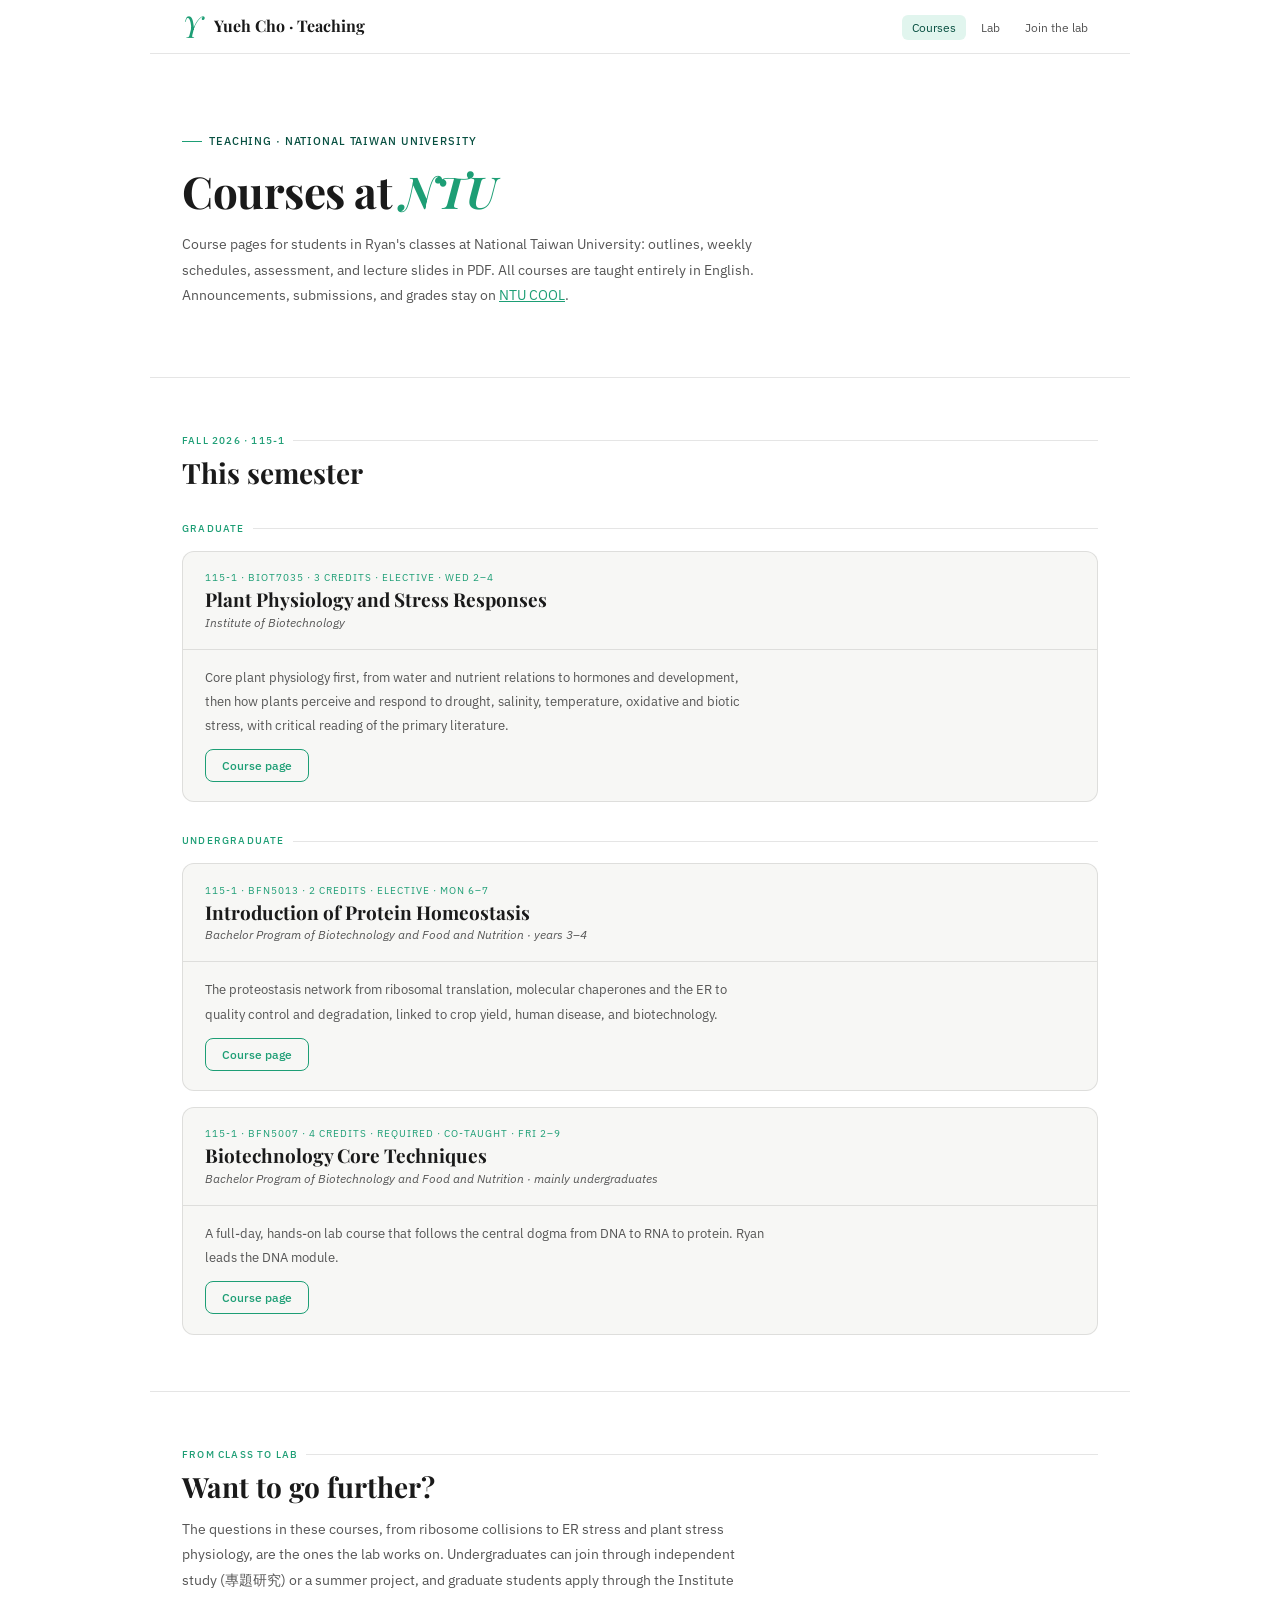
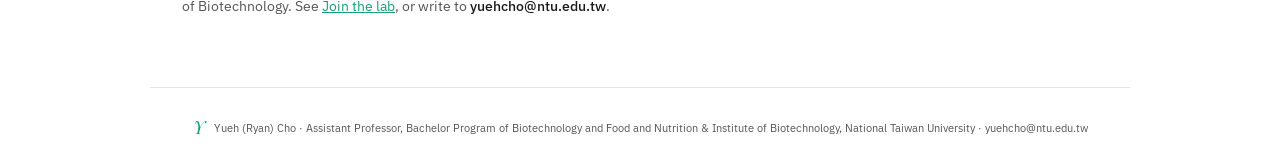
==== index.html @ 79120b87 "Add course pages for the 2026 fall semester Course list plus pages for BIOT7035, BFN5013 and BFN5007" ====
<!DOCTYPE html>
<html lang="en">
<head>
<meta charset="UTF-8">
<meta name="viewport" content="width=device-width, initial-scale=1.0">
<title>Teaching · Yueh Cho, National Taiwan University</title>
<meta name="description" content="Course pages for Yueh (Ryan) Cho's classes at National Taiwan University: outlines, weekly schedules, assessment, and lecture slides. All courses are taught in English.">
<meta name="robots" content="index, follow">
<meta name="color-scheme" content="light dark">
<meta name="author" content="Yueh Cho">
<link rel="canonical" href="https://yuehryancho.github.io/teaching/">
<link rel="icon" type="image/svg+xml" href="data:image/svg+xml,%3Csvg%20xmlns%3D%22http%3A%2F%2Fwww.w3.org%2F2000%2Fsvg%22%20viewBox%3D%220%200%2032%2032%22%3E%3Ctext%20x%3D%2216%22%20y%3D%2226%22%20font-family%3D%22Georgia%2C%20serif%22%20font-size%3D%2228%22%20font-style%3D%22italic%22%20font-weight%3D%22400%22%20text-anchor%3D%22middle%22%20fill%3D%22%231D9E75%22%3EY%3C%2Ftext%3E%3C%2Fsvg%3E">
<meta property="og:title" content="Teaching · Yueh Cho">
<meta property="og:description" content="Course pages for Yueh (Ryan) Cho's classes at National Taiwan University.">
<meta property="og:type" content="website">
<meta property="og:url" content="https://yuehryancho.github.io/teaching/">
<link rel="preconnect" href="https://fonts.googleapis.com">
<link rel="preconnect" href="https://fonts.gstatic.com" crossorigin>
<link href="https://fonts.googleapis.com/css2?family=Playfair+Display:ital,wght@0,400;0,700;1,400&family=IBM+Plex+Sans:wght@300;400;500&display=swap" rel="stylesheet">
<link rel="stylesheet" href="assets/site.css">
</head>
<body>
<div class="site">

<nav aria-label="Main">
  <a class="nav-wordmark" href="./">
    <span class="nav-y"><i>Y</i></span>
    <span class="nav-name">Yueh Cho · Teaching</span>
  </a>
  <ul class="nav-links">
    <li><a href="./" aria-current="page">Courses</a></li>
    <li><a href="https://yuehryancho.github.io/lab/">Lab</a></li>
    <li><a href="https://yuehryancho.github.io/lab/#join">Join the lab</a></li>
  </ul>
</nav>

<header class="hero">
  <div class="hero-eyebrow"><span class="eyebrow-line"></span><span>Teaching · National Taiwan University</span></div>
  <h1>Courses at <em>NTU</em></h1>
  <p class="hero-sub">Course pages for students in Ryan's classes at National Taiwan University: outlines, weekly schedules, assessment, and lecture slides in PDF. All courses are taught entirely in English. Announcements, submissions, and grades stay on <a href="https://cool.ntu.edu.tw/">NTU COOL</a>.</p>
</header>

<section class="page-section" aria-labelledby="fall-2026">
  <div class="sl">Fall 2026 · 115-1</div>
  <h2 id="fall-2026">This semester</h2>

  <div class="out-section">
    <div class="sl">Graduate</div>
    <div class="proj-list">
      <article class="proj">
        <div class="proj-header">
          <div class="proj-num">115-1 · BIOT7035 · 3 credits · Elective · Wed 2–4</div>
          <h3 class="proj-title"><a href="biot7035/">Plant Physiology and Stress Responses</a></h3>
          <div class="proj-sub">Institute of Biotechnology</div>
        </div>
        <div class="proj-body">
          <p>Core plant physiology first, from water and nutrient relations to hormones and development, then how plants perceive and respond to drought, salinity, temperature, oxidative and biotic stress, with critical reading of the primary literature.</p>
          <a class="btn-o" href="biot7035/">Course page</a>
        </div>
      </article>
    </div>
  </div>

  <div class="out-section">
    <div class="sl">Undergraduate</div>
    <div class="proj-list">
      <article class="proj">
        <div class="proj-header">
          <div class="proj-num">115-1 · BFN5013 · 2 credits · Elective · Mon 6–7</div>
          <h3 class="proj-title"><a href="bfn5013/">Introduction of Protein Homeostasis</a></h3>
          <div class="proj-sub">Bachelor Program of Biotechnology and Food and Nutrition · years 3–4</div>
        </div>
        <div class="proj-body">
          <p>The proteostasis network from ribosomal translation, molecular chaperones and the ER to quality control and degradation, linked to crop yield, human disease, and biotechnology.</p>
          <a class="btn-o" href="bfn5013/">Course page</a>
        </div>
      </article>
      <article class="proj">
        <div class="proj-header">
          <div class="proj-num">115-1 · BFN5007 · 4 credits · Required · Co-taught · Fri 2–9</div>
          <h3 class="proj-title"><a href="bfn5007/">Biotechnology Core Techniques</a></h3>
          <div class="proj-sub">Bachelor Program of Biotechnology and Food and Nutrition · mainly undergraduates</div>
        </div>
        <div class="proj-body">
          <p>A full-day, hands-on lab course that follows the central dogma from DNA to RNA to protein. Ryan leads the DNA module.</p>
          <a class="btn-o" href="bfn5007/">Course page</a>
        </div>
      </article>
    </div>
  </div>
</section>

<section class="page-section" aria-labelledby="research">
  <div class="sl">From class to lab</div>
  <h2 id="research">Want to go further?</h2>
  <p>The questions in these courses, from ribosome collisions to ER stress and plant stress physiology, are the ones the lab works on. Undergraduates can join through independent study (專題研究) or a summer project, and graduate students apply through the Institute of Biotechnology. See <a href="https://yuehryancho.github.io/lab/#join">Join the lab</a>, or write to <strong>yuehcho@ntu.edu.tw</strong>.</p>
</section>

<footer>
  <p><span class="footer-y"><i>Y</i></span> Yueh (Ryan) Cho · Assistant Professor, Bachelor Program of Biotechnology and Food and Nutrition &amp; Institute of Biotechnology, National Taiwan University · yuehcho@ntu.edu.tw</p>
</footer>

</div>
</body>
</html>
---- assets/site.css ----
/* Course pages share the lab site's tokens, type and components (yuehryancho.github.io/lab/) */
*{box-sizing:border-box;margin:0;padding:0}
:root{
  color-scheme:light dark;
  --g:#1D9E75;--gl:#E1F5EE;--gm:#0F6E56;--gd:#085041;
  --tx:#1a1a1a;--mu:#555;--bg:#fff;--bg2:#f7f7f5;
  --bd:rgba(0,0,0,0.1);
  --serif:'Playfair Display',Georgia,serif;
  --sans:'IBM Plex Sans',system-ui,sans-serif
}
body{font-family:var(--sans);color:var(--tx);background:var(--bg)}
.site{max-width:980px;margin:0 auto}
a{color:var(--g)}
:focus-visible{outline:2px solid var(--g);outline-offset:2px;border-radius:4px}

/* NAV */
nav{display:flex;align-items:center;justify-content:space-between;gap:1rem;padding:.8rem 2rem;border-bottom:.5px solid var(--bd);position:sticky;top:0;background:var(--bg);z-index:10}
.nav-wordmark{display:flex;align-items:center;gap:12px;text-decoration:none;color:var(--tx)}
.nav-y{font-family:var(--serif);font-size:30px;color:var(--g);font-style:italic;font-weight:400;line-height:.9;display:inline-block}
.nav-name{font-family:var(--serif);font-size:16px;font-weight:700;line-height:1}
.nav-links{display:flex;flex-wrap:wrap;gap:.3rem;list-style:none;align-items:center}
.nav-links a{font-size:12px;color:var(--mu);text-decoration:none;padding:5px 10px;border-radius:6px;transition:all .15s}
.nav-links a:hover,.nav-links a:focus{color:var(--tx);background:var(--bg2)}
.nav-links a[aria-current="page"]{color:var(--gd);background:var(--gl)}

/* SECTIONS */
.page-section{padding:3.5rem 2rem;border-bottom:.5px solid var(--bd)}
.page-section:last-of-type{border-bottom:none}
.hero{padding:4.5rem 2rem 3.5rem;border-bottom:.5px solid var(--bd)}
.hero-eyebrow{display:inline-flex;align-items:center;gap:7px;font-size:11px;font-weight:500;letter-spacing:.08em;text-transform:uppercase;color:var(--gd);margin-bottom:1.2rem}
.eyebrow-line{width:20px;height:1px;background:var(--g)}
h1{font-family:var(--serif);font-size:44px;line-height:1.1;letter-spacing:-.5px;margin-bottom:1rem;text-wrap:balance}
h1 em{font-style:italic;color:var(--g)}
.hero-sub{font-size:14px;color:var(--mu);line-height:1.85;max-width:620px}
.hero-meta{font-size:11px;text-transform:uppercase;letter-spacing:.1em;color:var(--g);font-weight:500;margin-bottom:.8rem}
.hero-unit{font-size:13px;color:var(--mu);font-style:italic;margin-top:-.3rem;margin-bottom:1.2rem}

/* TYPOGRAPHY */
.sl{font-size:10px;text-transform:uppercase;letter-spacing:.12em;color:var(--g);font-weight:500;margin-bottom:.6rem;display:flex;align-items:center;gap:8px}
.sl::after{content:'';flex:1;height:.5px;background:var(--bd)}
h2{font-family:var(--serif);font-size:28px;line-height:1.2;margin-bottom:.8rem;text-wrap:balance}
h3{font-family:var(--serif);font-size:19px;line-height:1.25;margin-bottom:.5rem}
p{font-size:14px;color:var(--mu);line-height:1.85;margin-bottom:.7rem;max-width:70ch}
p strong{color:var(--tx);font-weight:500}
.out-section{margin-top:2rem}
.out-section:first-of-type{margin-top:1rem}

/* COURSE CARDS (same as the lab site's .proj) */
.proj-list{display:flex;flex-direction:column;gap:16px;margin-top:1rem}
.proj{border:.5px solid var(--bd);border-radius:12px;overflow:hidden;background:var(--bg2)}
.proj-header{padding:1.2rem 1.4rem;border-bottom:.5px solid var(--bd)}
.proj-num{font-size:10px;text-transform:uppercase;letter-spacing:.1em;color:var(--g);margin-bottom:4px}
.proj-title{font-family:var(--serif);font-size:19px;line-height:1.25;margin-bottom:3px}
.proj-title a{color:var(--tx);text-decoration:none}
.proj-title a:hover{color:var(--g)}
.proj-sub{font-size:12px;color:var(--mu);font-style:italic}
.proj-body{padding:1rem 1.4rem 1.2rem}
.proj-body p{font-size:13px}
.btn-o{font-family:var(--sans);font-size:12px;font-weight:500;padding:8px 16px;border-radius:8px;background:transparent;color:var(--g);border:1px solid var(--g);text-decoration:none;display:inline-block;transition:all .2s}
.btn-o:hover{background:var(--gl)}

/* FACTS (course logistics) */
.facts{display:grid;grid-template-columns:max-content 1fr;gap:.6rem 1.4rem;margin-top:1rem;font-size:13px}
.facts dt{color:var(--g);font-family:var(--serif);font-weight:700;font-size:13px;line-height:1.6;white-space:nowrap}
.facts dd{color:var(--tx);margin:0;line-height:1.6;min-width:0}
.facts dd i{font-style:italic}

/* OBJECTIVES */
.objectives{list-style:none;counter-reset:obj;margin-top:1rem;padding:0}
.objectives li{counter-increment:obj;position:relative;padding:.9rem 1.2rem .9rem 3.2rem;background:var(--bg2);border-left:2px solid var(--g);border-radius:8px;margin-bottom:.6rem;font-size:14px;color:var(--tx);line-height:1.7}
.objectives li::before{content:counter(obj);position:absolute;left:1rem;top:.8rem;font-family:var(--serif);font-size:20px;font-weight:700;color:var(--g);line-height:1}

/* SCHEDULE */
.note{font-size:12.5px;color:var(--mu);margin:.4rem 0 0}
.tbl{overflow-x:auto;margin-top:1rem;border:.5px solid var(--bd);border-radius:10px}
table{width:100%;border-collapse:collapse;font-size:13px;min-width:560px}
th{text-align:left;font-size:10px;text-transform:uppercase;letter-spacing:.08em;color:var(--mu);font-weight:500;padding:.6rem .8rem;background:var(--bg2);border-bottom:.5px solid var(--bd)}
td{padding:.65rem .8rem;border-bottom:.5px solid var(--bd);color:var(--tx);line-height:1.55;vertical-align:top}
tr:last-child td{border-bottom:none}
td.wk{font-family:var(--serif);font-weight:700;color:var(--g);white-space:nowrap}
td.dt{white-space:nowrap;color:var(--mu);font-variant-numeric:tabular-nums}
td.slides{white-space:nowrap;color:var(--mu)}
td.slides a{font-size:12px;font-weight:500;text-decoration:none;border-bottom:1px solid var(--gl)}
td.slides a:hover{border-bottom-color:var(--g)}
tr.off td{color:var(--mu);font-style:italic}
tr.now td{background:var(--gl)}
tr.now td.wk::after{content:"This week";display:block;font-family:var(--sans);font-size:9.5px;font-weight:500;text-transform:uppercase;letter-spacing:.08em;color:var(--gd)}
.mod{font-size:10px;text-transform:uppercase;letter-spacing:.08em;color:var(--g);font-weight:500;margin-right:6px}

/* ASSESSMENT */
.grades{display:grid;grid-template-columns:max-content 1fr;gap:.9rem 1.4rem;margin-top:1rem;font-size:13.5px}
.grades dt{font-family:var(--serif);font-weight:700;color:var(--g);font-size:20px;line-height:1.2;font-variant-numeric:tabular-nums}
.grades dd{margin:0;line-height:1.65;color:var(--mu);min-width:0}
.grades dd strong{display:block;color:var(--tx);font-weight:500}
.concept{background:var(--bg2);border-radius:8px;padding:.9rem 1rem;margin:1rem 0 0;border-left:2px solid var(--g)}
.concept-lbl{font-size:10px;text-transform:uppercase;letter-spacing:.1em;color:var(--g);font-weight:500;margin-bottom:4px}
.concept p{margin:0;font-size:13px}

footer{text-align:center;padding:1.5rem 2rem;font-size:11px;color:var(--mu);border-top:.5px solid var(--bd)}
footer p{font-size:11px;margin:0 auto;max-width:none;line-height:1.7}
footer .footer-y{font-family:var(--serif);font-size:18px;color:var(--g);font-style:italic;display:inline-block;margin-right:6px;vertical-align:-2px}

/* DARK MODE - follows OS preference, as on the lab site */
@media (prefers-color-scheme: dark){
  :root{
    --bg:#0d1117;--bg2:#161b22;
    --tx:#e6edf3;--mu:#9aa3ad;
    --bd:rgba(255,255,255,0.14);
    --gl:rgba(29,158,117,0.18);
    --gm:#2DBE8C;--gd:#6ED5B5
  }
}

@media(max-width:640px){
  nav{padding:.7rem 1rem;flex-wrap:wrap}
  .page-section{padding:2.5rem 1rem}
  .hero{padding:3rem 1rem 2.5rem}
  h1{font-size:32px}
  h2{font-size:24px}
  table{min-width:0}
  th,td{padding:.55rem .5rem}
  .facts,.grades{grid-template-columns:1fr;gap:.15rem 0}
  .facts dt,.grades dt{margin-top:.7rem}
  .facts dt:first-of-type,.grades dt:first-of-type{margin-top:0}
}
@media (prefers-reduced-motion: reduce){*{transition:none!important}}
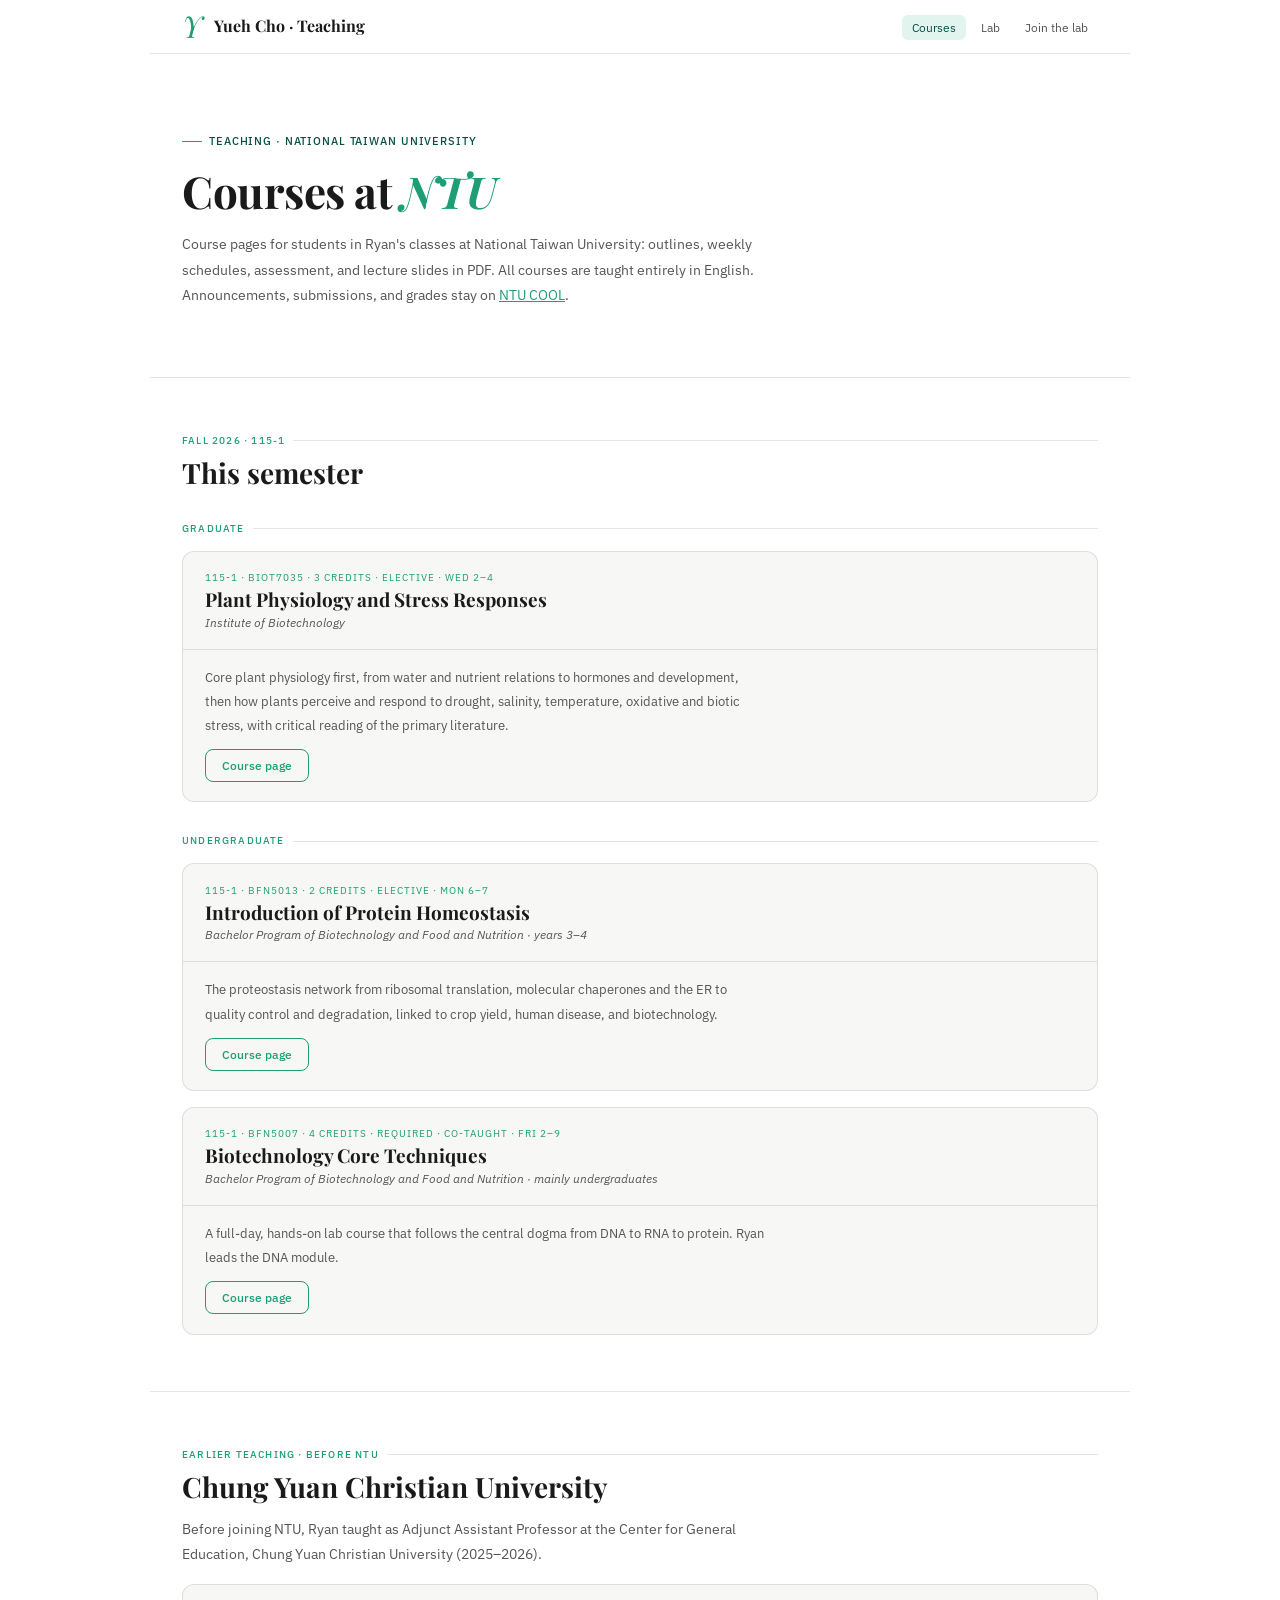
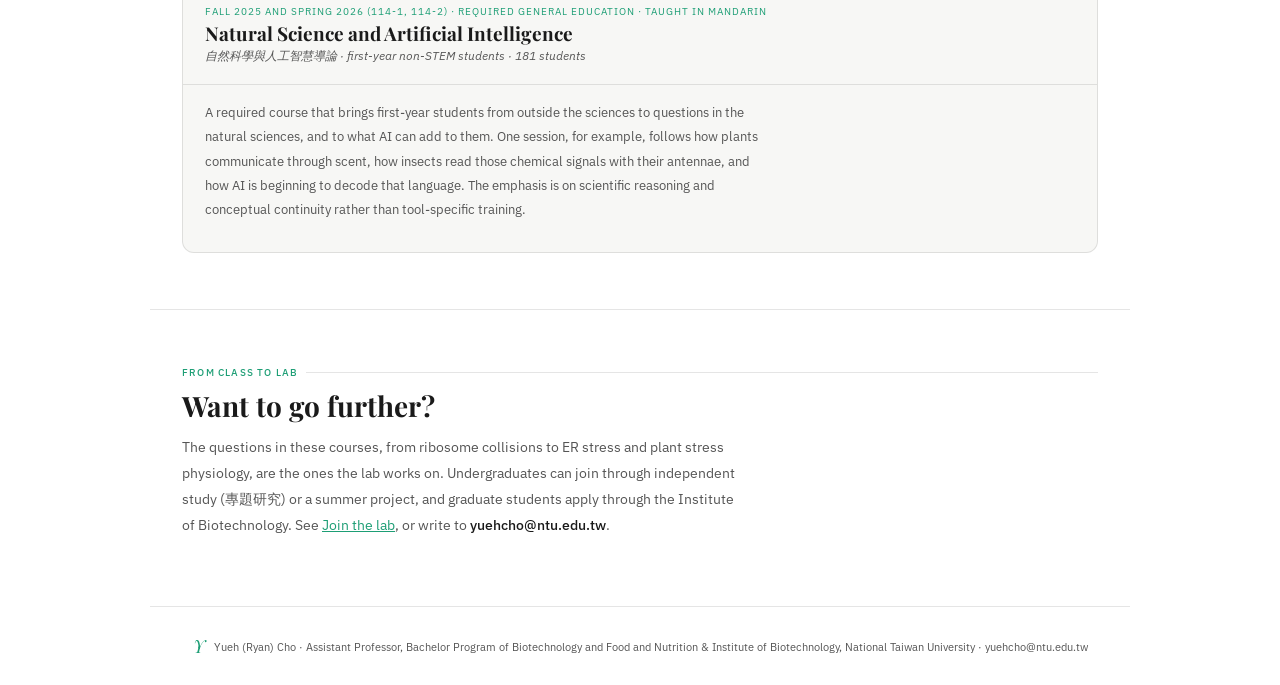
==== commit fa38f872: "Add the CYCU general education course under Earlier teaching Natural Science and Artificial Intellig" ====
--- a/index.html
+++ b/index.html
@@ -14,6 +14,17 @@
 <meta property="og:description" content="Course pages for Yueh (Ryan) Cho's classes at National Taiwan University.">
 <meta property="og:type" content="website">
 <meta property="og:url" content="https://yuehryancho.github.io/teaching/">
+<meta property="og:locale" content="en_US">
+<meta property="og:image" content="https://yuehryancho.github.io/teaching/og-card.jpg">
+<meta property="og:image:width" content="1200">
+<meta property="og:image:height" content="630">
+<meta property="og:image:alt" content="Courses at NTU: course pages by Yueh (Ryan) Cho, taught entirely in English">
+<meta name="twitter:card" content="summary_large_image">
+<meta name="twitter:title" content="Teaching · Yueh Cho">
+<meta name="twitter:description" content="Course pages for Yueh (Ryan) Cho's classes at National Taiwan University.">
+<meta name="twitter:site" content="@RyanYuehCho">
+<meta name="twitter:creator" content="@RyanYuehCho">
+<meta name="twitter:image" content="https://yuehryancho.github.io/teaching/og-card.jpg">
 <link rel="preconnect" href="https://fonts.googleapis.com">
 <link rel="preconnect" href="https://fonts.gstatic.com" crossorigin>
 <link href="https://fonts.googleapis.com/css2?family=Playfair+Display:ital,wght@0,400;0,700;1,400&family=IBM+Plex+Sans:wght@300;400;500&display=swap" rel="stylesheet">
@@ -90,6 +101,24 @@
   </div>
 </section>
 
+<section class="page-section" aria-labelledby="earlier">
+  <div class="sl">Earlier teaching · Before NTU</div>
+  <h2 id="earlier">Chung Yuan Christian University</h2>
+  <p>Before joining NTU, Ryan taught as Adjunct Assistant Professor at the Center for General Education, Chung Yuan Christian University (2025–2026).</p>
+  <div class="proj-list">
+    <article class="proj">
+      <div class="proj-header">
+        <div class="proj-num">Fall 2025 and Spring 2026 (114-1, 114-2) · Required general education · Taught in Mandarin</div>
+        <h3 class="proj-title">Natural Science and Artificial Intelligence</h3>
+        <div class="proj-sub"><span lang="zh-Hant">自然科學與人工智慧導論</span> · first-year non-STEM students · 181 students</div>
+      </div>
+      <div class="proj-body">
+        <p>A required course that brings first-year students from outside the sciences to questions in the natural sciences, and to what AI can add to them. One session, for example, follows how plants communicate through scent, how insects read those chemical signals with their antennae, and how AI is beginning to decode that language. The emphasis is on scientific reasoning and conceptual continuity rather than tool-specific training.</p>
+      </div>
+    </article>
+  </div>
+</section>
+
 <section class="page-section" aria-labelledby="research">
   <div class="sl">From class to lab</div>
   <h2 id="research">Want to go further?</h2>
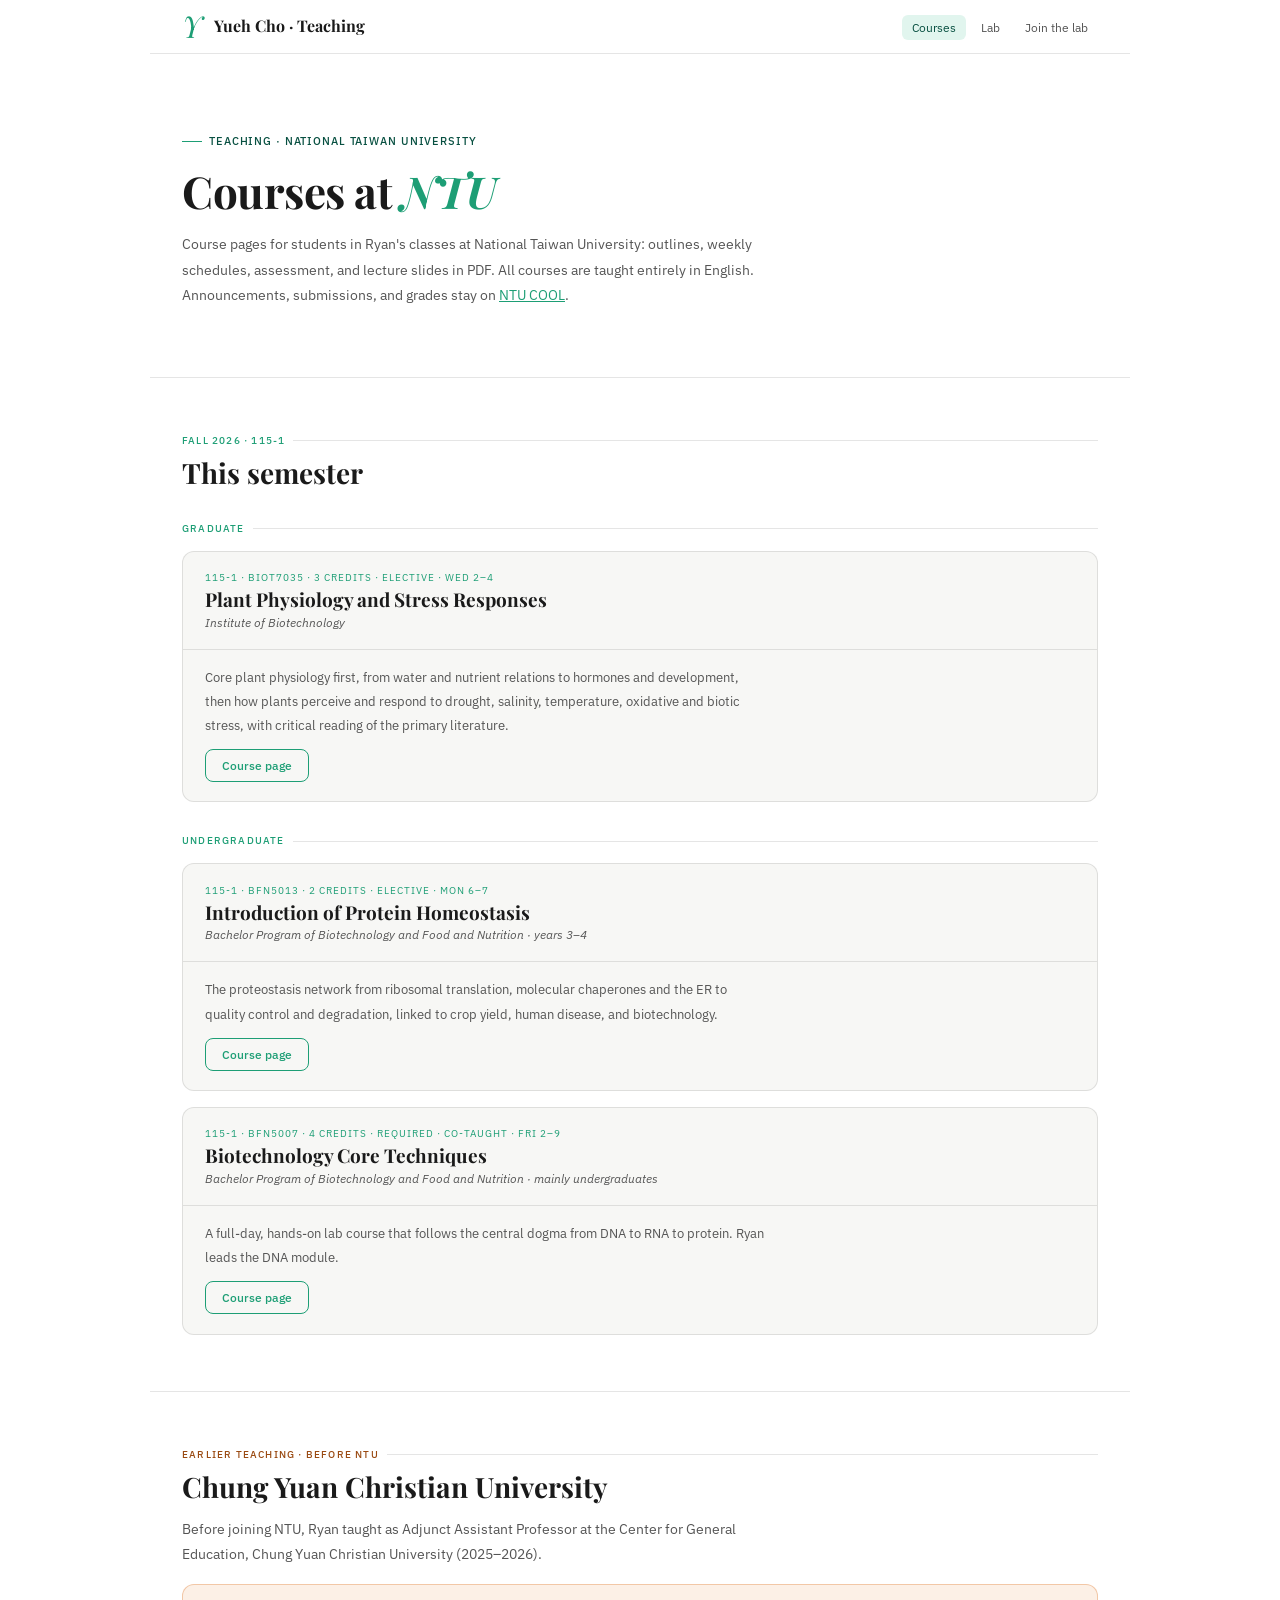
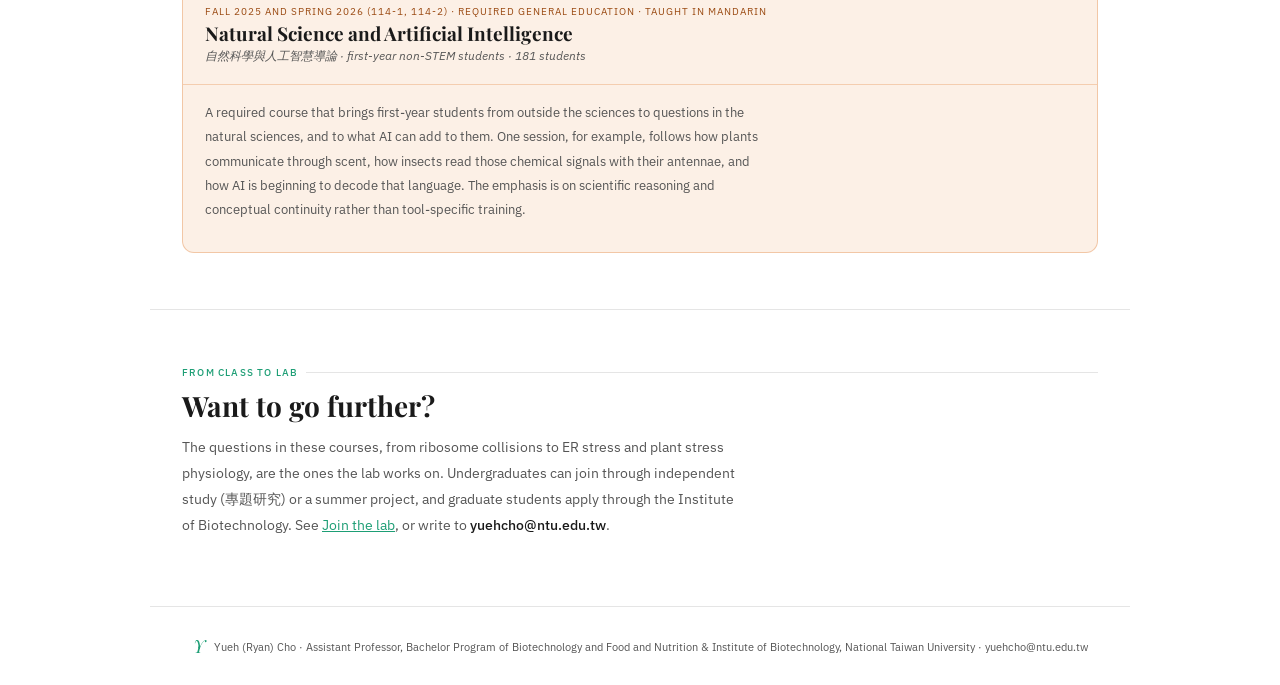
==== commit ca468538: "Preview: muted orange for the CYCU course card Marks the earlier-teaching section with the road illu" ====
--- a/index.html
+++ b/index.html
@@ -102,11 +102,11 @@
 </section>
 
 <section class="page-section" aria-labelledby="earlier">
-  <div class="sl">Earlier teaching · Before NTU</div>
+  <div class="sl sl-past">Earlier teaching · Before NTU</div>
   <h2 id="earlier">Chung Yuan Christian University</h2>
   <p>Before joining NTU, Ryan taught as Adjunct Assistant Professor at the Center for General Education, Chung Yuan Christian University (2025–2026).</p>
   <div class="proj-list">
-    <article class="proj">
+    <article class="proj proj-past">
       <div class="proj-header">
         <div class="proj-num">Fall 2025 and Spring 2026 (114-1, 114-2) · Required general education · Taught in Mandarin</div>
         <h3 class="proj-title">Natural Science and Artificial Intelligence</h3>
--- a/assets/site.css
+++ b/assets/site.css
@@ -3,6 +3,7 @@
 :root{
   color-scheme:light dark;
   --g:#1D9E75;--gl:#E1F5EE;--gm:#0F6E56;--gd:#085041;
+  --o:#E07A2F;--ol:#FCF0E6;--od:#9A4A12;
   --tx:#1a1a1a;--mu:#555;--bg:#fff;--bg2:#f7f7f5;
   --bd:rgba(0,0,0,0.1);
   --serif:'Playfair Display',Georgia,serif;
@@ -59,6 +60,12 @@
 .btn-o{font-family:var(--sans);font-size:12px;font-weight:500;padding:8px 16px;border-radius:8px;background:transparent;color:var(--g);border:1px solid var(--g);text-decoration:none;display:inline-block;transition:all .2s}
 .btn-o:hover{background:var(--gl)}
 
+/* Earlier teaching at another university: muted orange, the road illustration's second color */
+.sl-past{color:var(--od)}
+.proj-past{background:var(--ol);border-color:rgba(224,122,47,.35)}
+.proj-past .proj-header{border-bottom-color:rgba(224,122,47,.3)}
+.proj-past .proj-num{color:var(--od)}
+
 /* FACTS (course logistics) */
 .facts{display:grid;grid-template-columns:max-content 1fr;gap:.6rem 1.4rem;margin-top:1rem;font-size:13px}
 .facts dt{color:var(--g);font-family:var(--serif);font-weight:700;font-size:13px;line-height:1.6;white-space:nowrap}
@@ -107,7 +114,8 @@
     --tx:#e6edf3;--mu:#9aa3ad;
     --bd:rgba(255,255,255,0.14);
     --gl:rgba(29,158,117,0.18);
-    --gm:#2DBE8C;--gd:#6ED5B5
+    --gm:#2DBE8C;--gd:#6ED5B5;
+    --ol:rgba(224,122,47,0.14);--od:#F4A46A
   }
 }
 
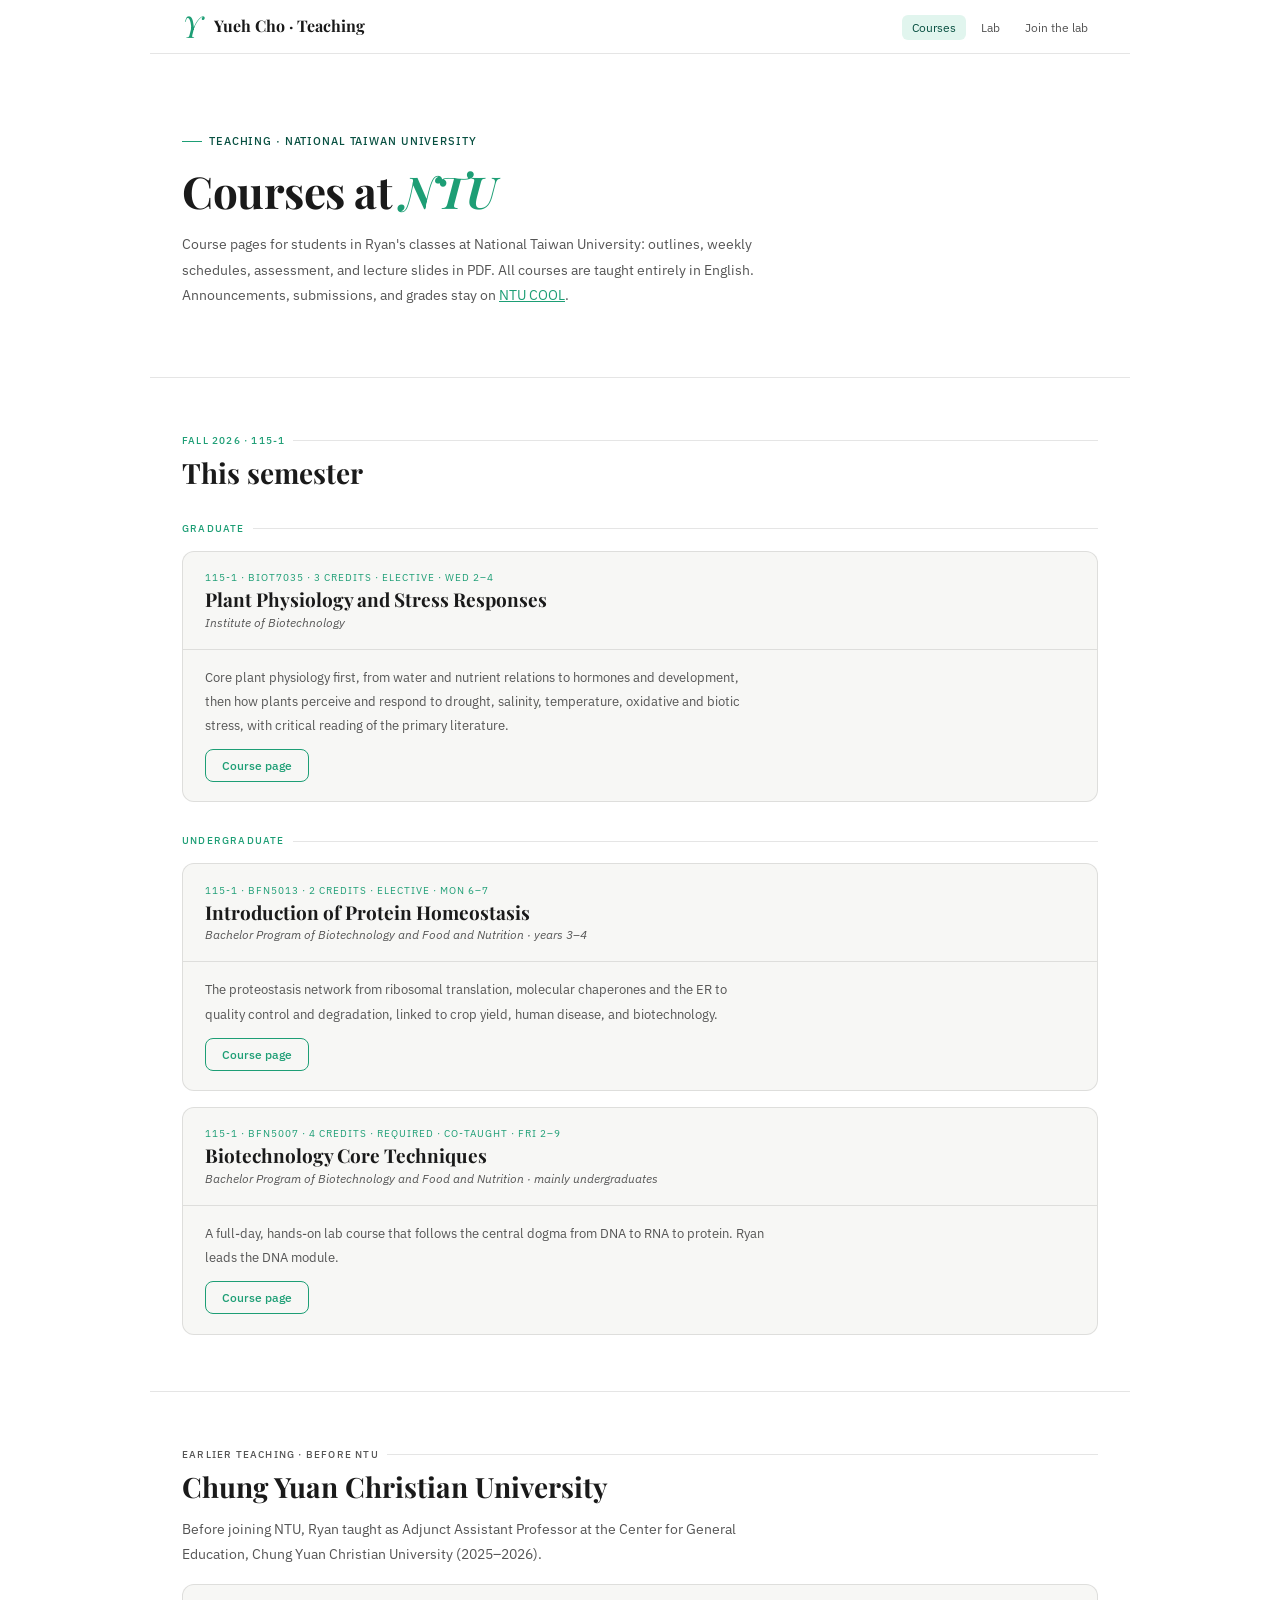
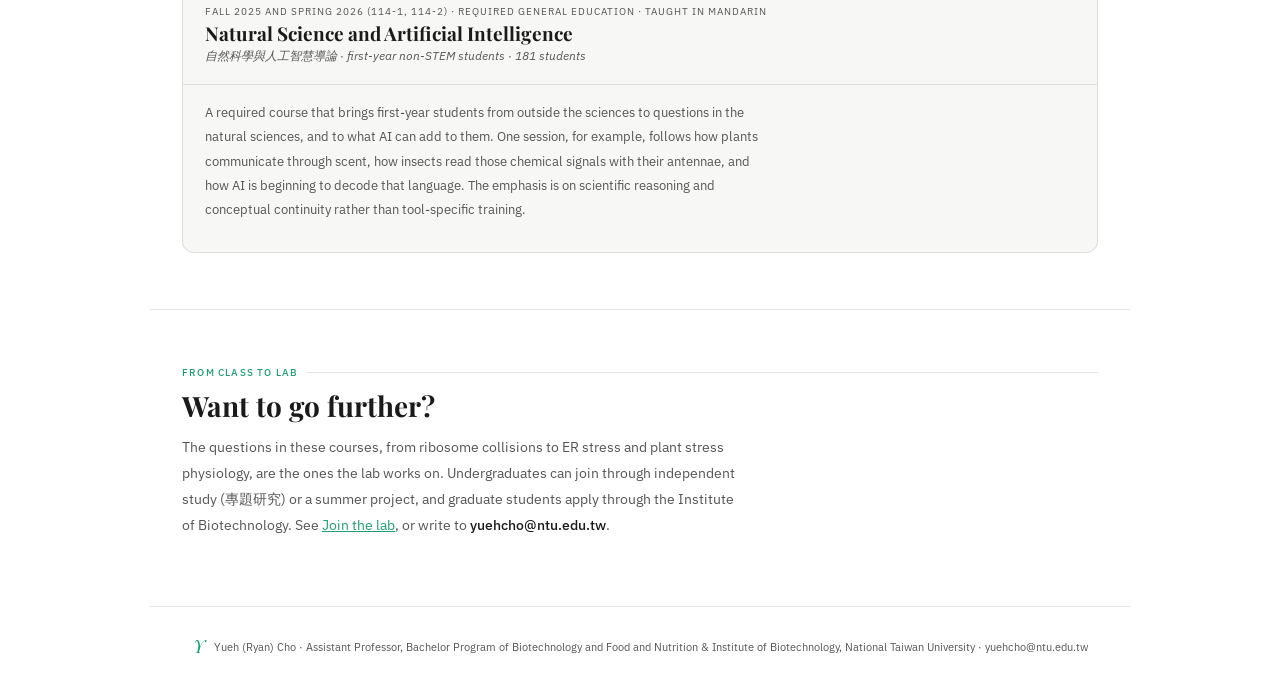
==== commit 303ea8dd: "Use the new avatar as the favicon on all course pages Replace the inline green-Y SVG favicon with PN" ====
--- a/index.html
+++ b/index.html
@@ -9,7 +9,9 @@
 <meta name="color-scheme" content="light dark">
 <meta name="author" content="Yueh Cho">
 <link rel="canonical" href="https://yuehryancho.github.io/teaching/">
-<link rel="icon" type="image/svg+xml" href="data:image/svg+xml,%3Csvg%20xmlns%3D%22http%3A%2F%2Fwww.w3.org%2F2000%2Fsvg%22%20viewBox%3D%220%200%2032%2032%22%3E%3Ctext%20x%3D%2216%22%20y%3D%2226%22%20font-family%3D%22Georgia%2C%20serif%22%20font-size%3D%2228%22%20font-style%3D%22italic%22%20font-weight%3D%22400%22%20text-anchor%3D%22middle%22%20fill%3D%22%231D9E75%22%3EY%3C%2Ftext%3E%3C%2Fsvg%3E">
+<link rel="icon" type="image/png" sizes="32x32" href="/teaching/favicon-32.png">
+<link rel="icon" type="image/png" sizes="192x192" href="/teaching/favicon-192.png">
+<link rel="apple-touch-icon" href="/teaching/apple-touch-icon.png">
 <meta property="og:title" content="Teaching · Yueh Cho">
 <meta property="og:description" content="Course pages for Yueh (Ryan) Cho's classes at National Taiwan University.">
 <meta property="og:type" content="website">
--- a/assets/site.css
+++ b/assets/site.css
@@ -3,7 +3,6 @@
 :root{
   color-scheme:light dark;
   --g:#1D9E75;--gl:#E1F5EE;--gm:#0F6E56;--gd:#085041;
-  --o:#E07A2F;--ol:#FCF0E6;--od:#9A4A12;
   --tx:#1a1a1a;--mu:#555;--bg:#fff;--bg2:#f7f7f5;
   --bd:rgba(0,0,0,0.1);
   --serif:'Playfair Display',Georgia,serif;
@@ -60,11 +59,9 @@
 .btn-o{font-family:var(--sans);font-size:12px;font-weight:500;padding:8px 16px;border-radius:8px;background:transparent;color:var(--g);border:1px solid var(--g);text-decoration:none;display:inline-block;transition:all .2s}
 .btn-o:hover{background:var(--gl)}
 
-/* Earlier teaching at another university: muted orange, the road illustration's second color */
-.sl-past{color:var(--od)}
-.proj-past{background:var(--ol);border-color:rgba(224,122,47,.35)}
-.proj-past .proj-header{border-bottom-color:rgba(224,122,47,.3)}
-.proj-past .proj-num{color:var(--od)}
+/* Earlier teaching at another university: all gray, so it reads as past and stays behind the NTU courses */
+.sl-past{color:var(--mu)}
+.proj-past .proj-num{color:var(--mu)}
 
 /* FACTS (course logistics) */
 .facts{display:grid;grid-template-columns:max-content 1fr;gap:.6rem 1.4rem;margin-top:1rem;font-size:13px}
@@ -114,8 +111,7 @@
     --tx:#e6edf3;--mu:#9aa3ad;
     --bd:rgba(255,255,255,0.14);
     --gl:rgba(29,158,117,0.18);
-    --gm:#2DBE8C;--gd:#6ED5B5;
-    --ol:rgba(224,122,47,0.14);--od:#F4A46A
+    --gm:#2DBE8C;--gd:#6ED5B5
   }
 }
 
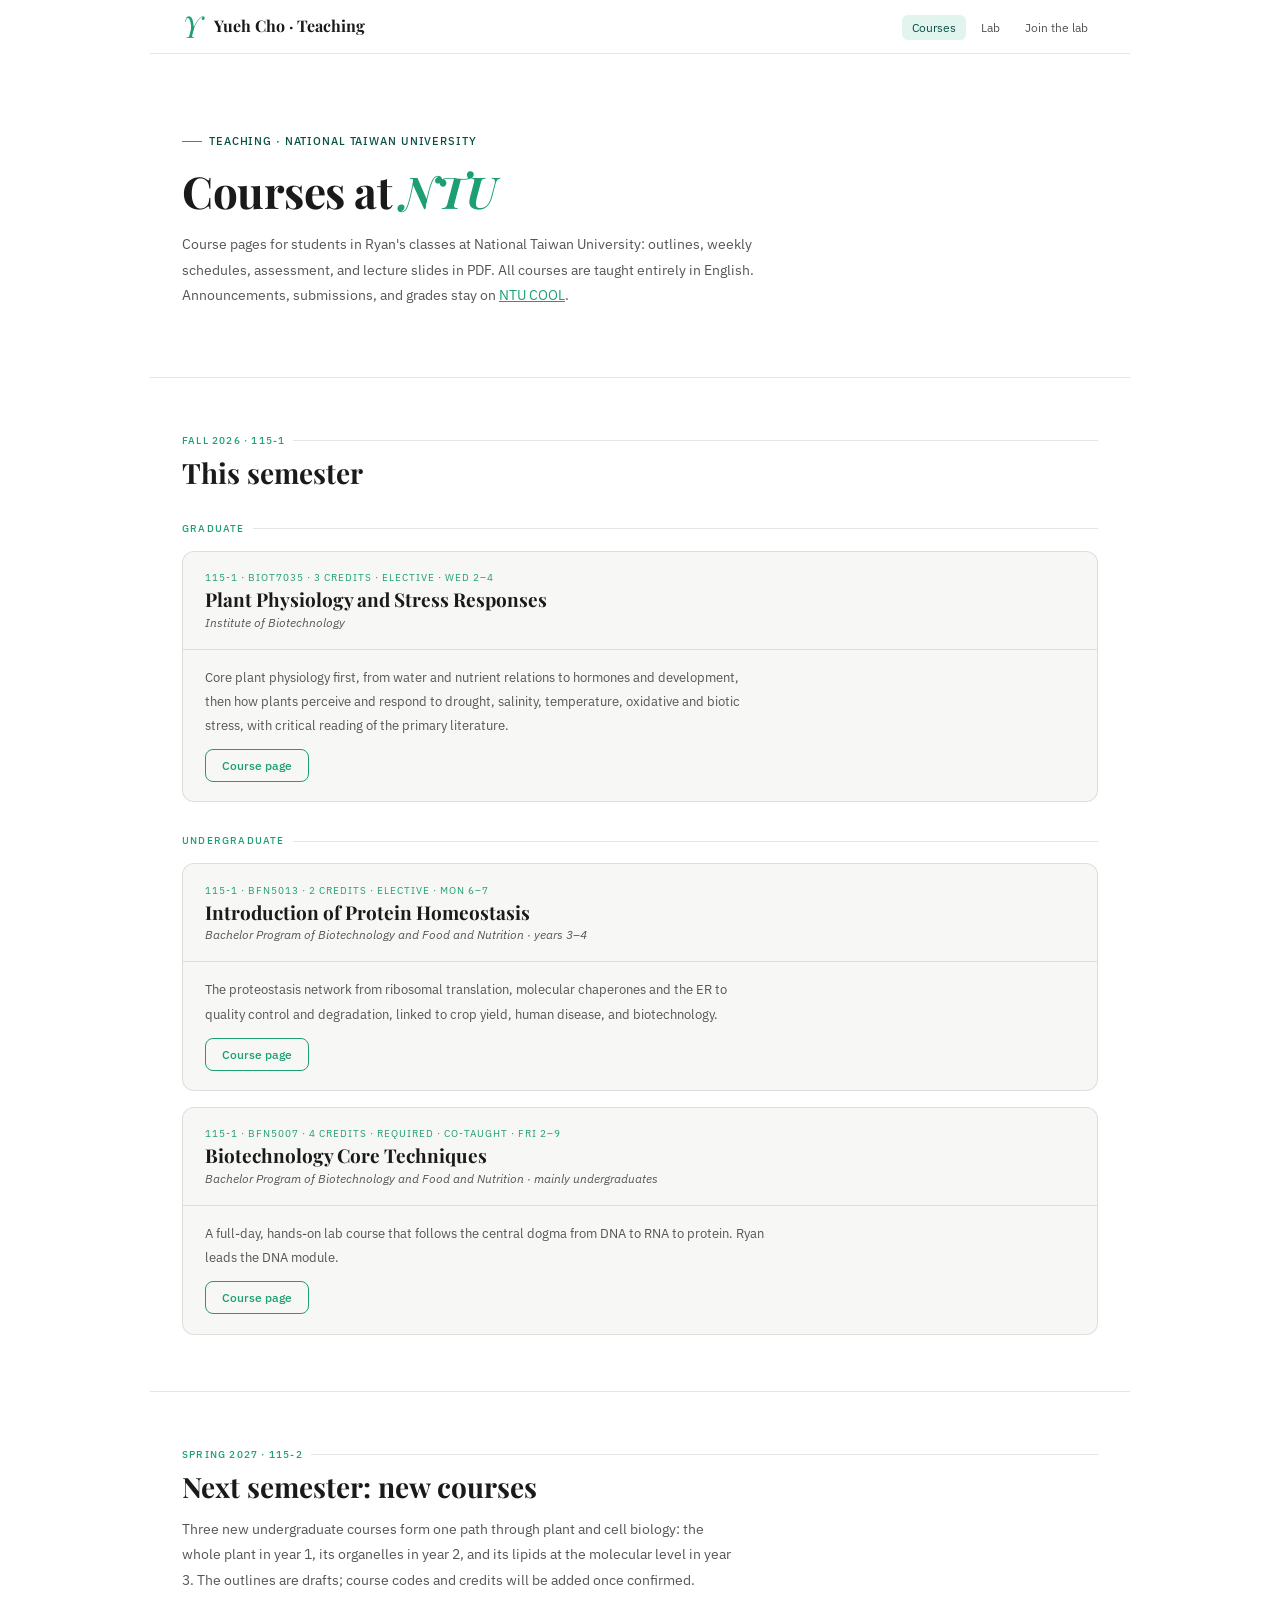
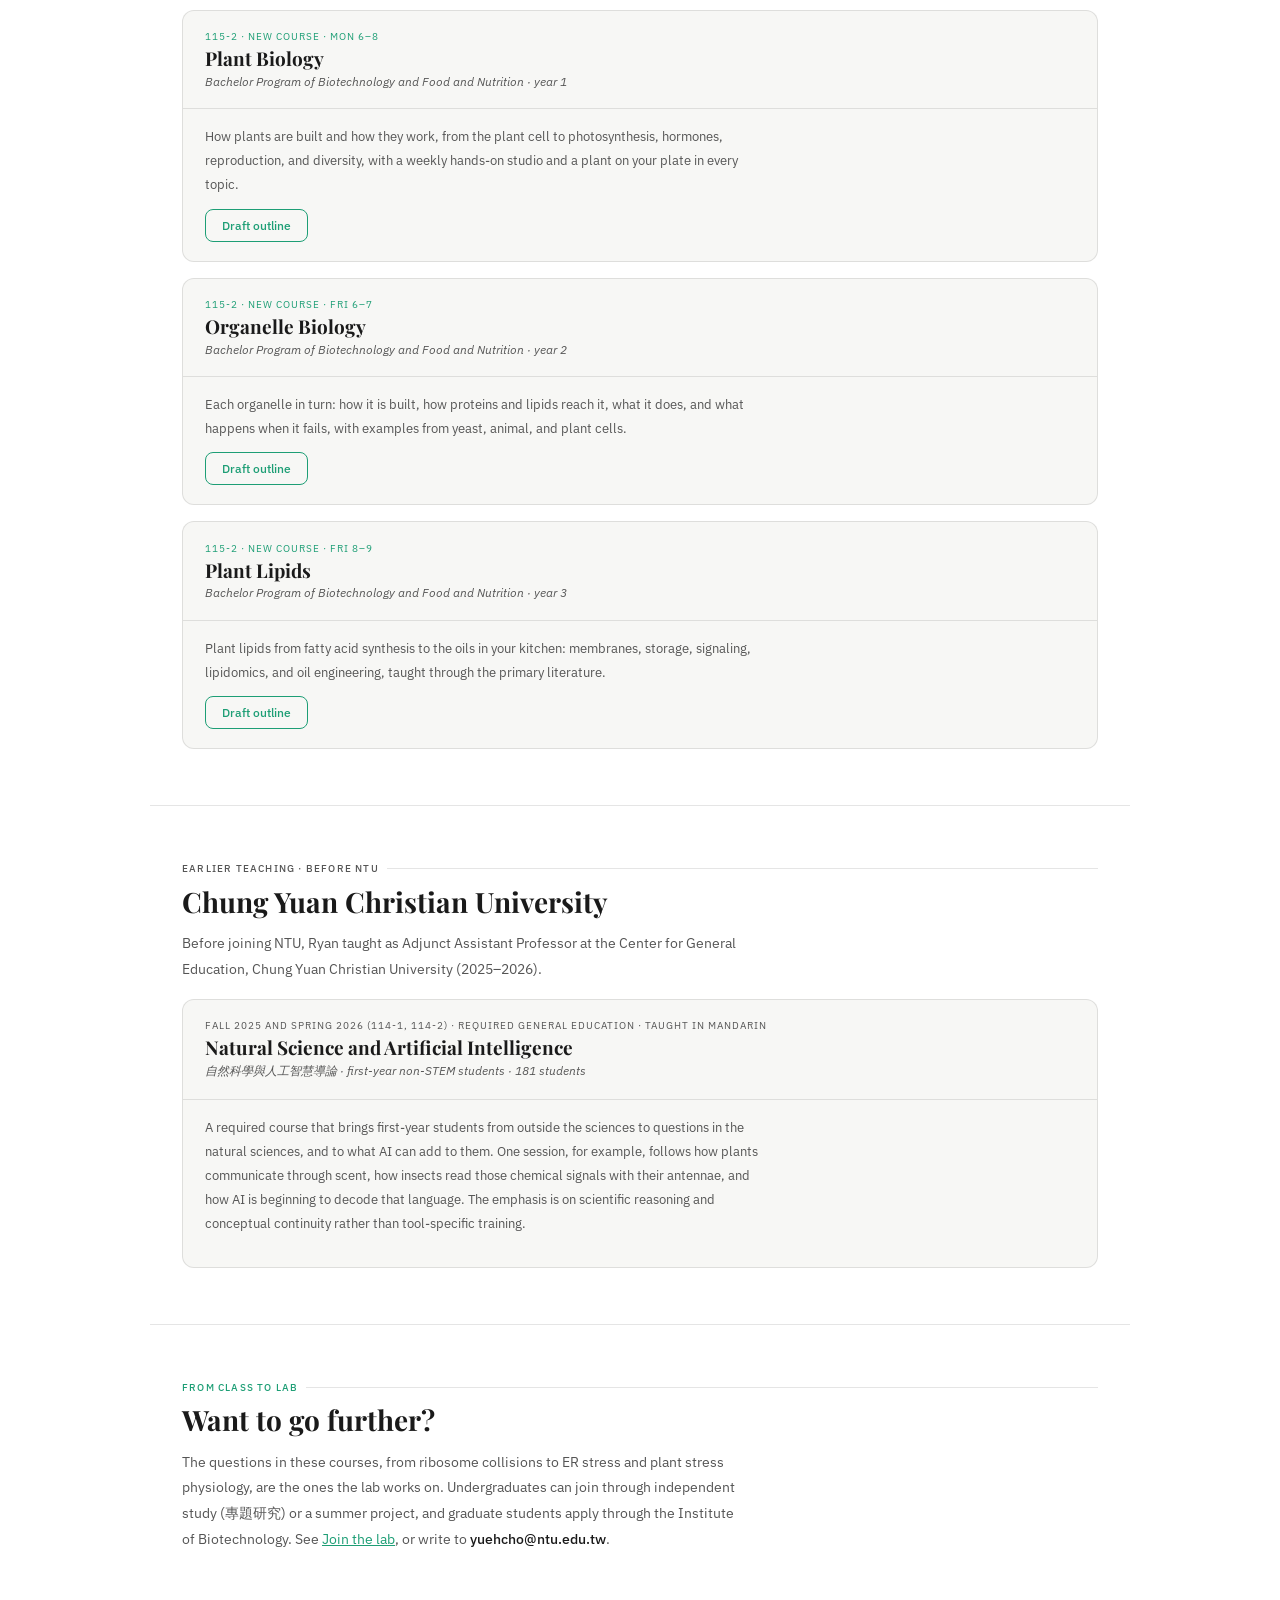
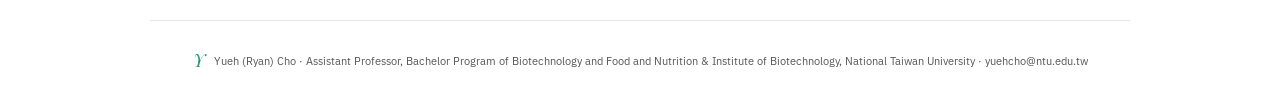
==== commit fbbfb49e: "Add draft pages for the three new Spring 2027 courses Plant Biology (year 1), Organelle Biology (yea" ====
--- a/index.html
+++ b/index.html
@@ -103,6 +103,47 @@
   </div>
 </section>
 
+<section class="page-section" aria-labelledby="spring-2027">
+  <div class="sl">Spring 2027 · 115-2</div>
+  <h2 id="spring-2027">Next semester: new courses</h2>
+  <p>Three new undergraduate courses form one path through plant and cell biology: the whole plant in year 1, its organelles in year 2, and its lipids at the molecular level in year 3. The outlines are drafts; course codes and credits will be added once confirmed.</p>
+  <div class="proj-list">
+    <article class="proj">
+      <div class="proj-header">
+        <div class="proj-num">115-2 · New course · Mon 6–8</div>
+        <h3 class="proj-title"><a href="plant-biology/">Plant Biology</a></h3>
+        <div class="proj-sub">Bachelor Program of Biotechnology and Food and Nutrition · year 1</div>
+      </div>
+      <div class="proj-body">
+        <p>How plants are built and how they work, from the plant cell to photosynthesis, hormones, reproduction, and diversity, with a weekly hands-on studio and a plant on your plate in every topic.</p>
+        <a class="btn-o" href="plant-biology/">Draft outline</a>
+      </div>
+    </article>
+    <article class="proj">
+      <div class="proj-header">
+        <div class="proj-num">115-2 · New course · Fri 6–7</div>
+        <h3 class="proj-title"><a href="organelle-biology/">Organelle Biology</a></h3>
+        <div class="proj-sub">Bachelor Program of Biotechnology and Food and Nutrition · year 2</div>
+      </div>
+      <div class="proj-body">
+        <p>Each organelle in turn: how it is built, how proteins and lipids reach it, what it does, and what happens when it fails, with examples from yeast, animal, and plant cells.</p>
+        <a class="btn-o" href="organelle-biology/">Draft outline</a>
+      </div>
+    </article>
+    <article class="proj">
+      <div class="proj-header">
+        <div class="proj-num">115-2 · New course · Fri 8–9</div>
+        <h3 class="proj-title"><a href="plant-lipids/">Plant Lipids</a></h3>
+        <div class="proj-sub">Bachelor Program of Biotechnology and Food and Nutrition · year 3</div>
+      </div>
+      <div class="proj-body">
+        <p>Plant lipids from fatty acid synthesis to the oils in your kitchen: membranes, storage, signaling, lipidomics, and oil engineering, taught through the primary literature.</p>
+        <a class="btn-o" href="plant-lipids/">Draft outline</a>
+      </div>
+    </article>
+  </div>
+</section>
+
 <section class="page-section" aria-labelledby="earlier">
   <div class="sl sl-past">Earlier teaching · Before NTU</div>
   <h2 id="earlier">Chung Yuan Christian University</h2>
--- a/assets/site.css
+++ b/assets/site.css
@@ -63,6 +63,9 @@
 .sl-past{color:var(--mu)}
 .proj-past .proj-num{color:var(--mu)}
 
+/* Draft notice for courses not yet in the NTU catalog */
+.draft{max-width:620px;margin-top:1.4rem}
+
 /* FACTS (course logistics) */
 .facts{display:grid;grid-template-columns:max-content 1fr;gap:.6rem 1.4rem;margin-top:1rem;font-size:13px}
 .facts dt{color:var(--g);font-family:var(--serif);font-weight:700;font-size:13px;line-height:1.6;white-space:nowrap}
@@ -90,6 +93,7 @@
 tr.now td{background:var(--gl)}
 tr.now td.wk::after{content:"This week";display:block;font-family:var(--sans);font-size:9.5px;font-weight:500;text-transform:uppercase;letter-spacing:.08em;color:var(--gd)}
 .mod{font-size:10px;text-transform:uppercase;letter-spacing:.08em;color:var(--g);font-weight:500;margin-right:6px}
+td .aside{margin-top:.3rem;font-size:12.5px;color:var(--mu)}
 
 /* ASSESSMENT */
 .grades{display:grid;grid-template-columns:max-content 1fr;gap:.9rem 1.4rem;margin-top:1rem;font-size:13.5px}
